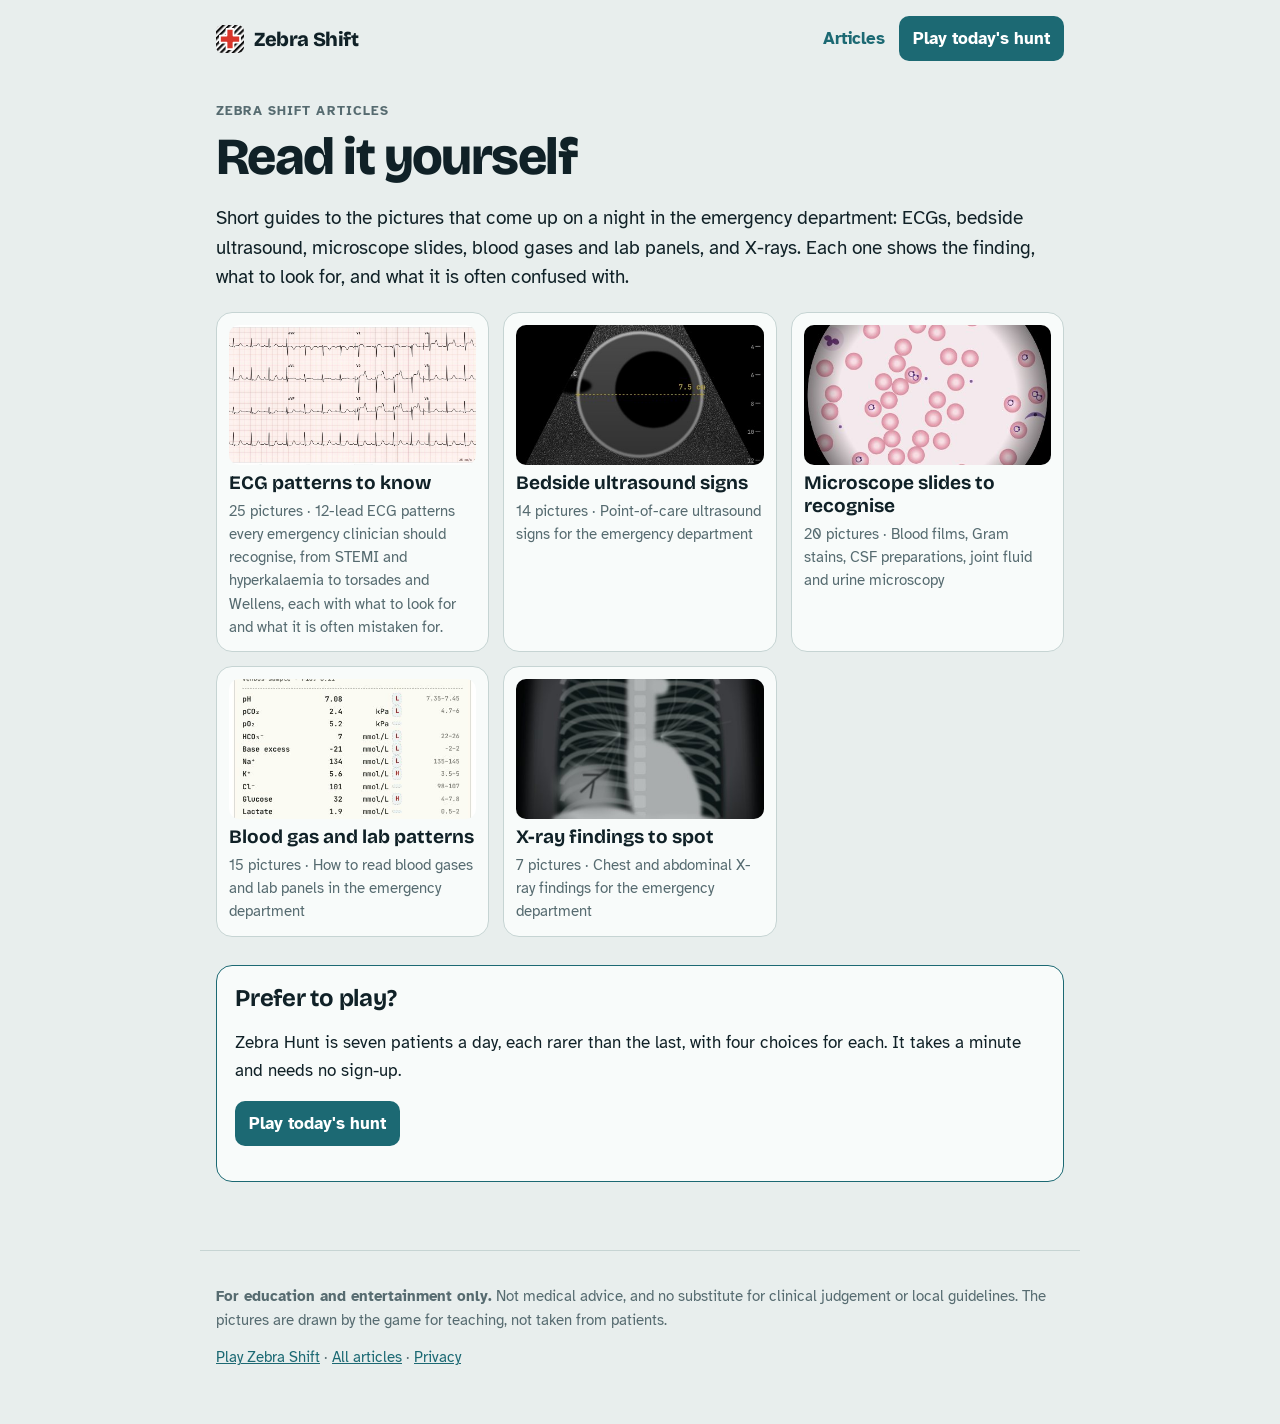
==== articles/index.html @ e7674479 "Add Zebra Hunt daily mode and picture-guide articles Zebra Hunt: seven quick patients a day, Common " ====
<!doctype html>
<html lang="en">
<head>
<meta charset="utf-8">
<meta name="viewport" content="width=device-width,initial-scale=1">
<title>Articles · Zebra Shift</title>
<meta name="description" content="Guides to ECGs, bedside ultrasound, microscope slides, blood gases, lab panels and X-rays for emergency clinicians and the curious.">
<link rel="canonical" href="https://playzebrashift.github.io/articles/">
<meta property="og:type" content="article"><meta property="og:site_name" content="Zebra Shift">
<meta property="og:title" content="Articles · Zebra Shift"><meta property="og:description" content="Guides to ECGs, bedside ultrasound, microscope slides, blood gases, lab panels and X-rays for emergency clinicians and the curious."><meta property="og:url" content="https://playzebrashift.github.io/articles/">
<meta property="og:image" content="https://playzebrashift.github.io/articles/img/antstemi.jpg"><meta name="twitter:card" content="summary_large_image">
<meta name="theme-color" content="#1C6973">
<link rel="icon" href="../icons/favicon.svg" type="image/svg+xml">
<link rel="preconnect" href="https://fonts.googleapis.com"><link rel="preconnect" href="https://fonts.gstatic.com" crossorigin>
<link rel="stylesheet" href="https://fonts.googleapis.com/css2?family=Atkinson+Hyperlegible:ital,wght@0,400;0,700;1,400&family=Bricolage+Grotesque:opsz,wght@12..96,700;12..96,800&display=swap">
<link rel="stylesheet" href="articles.css">

</head>
<body>
<header class="top"><a class="brand" href="../"><img src="../icons/favicon.svg" alt="" width="28" height="28">Zebra Shift</a><nav><a href="./">Articles</a><a class="play" href="../#hunt">Play today's hunt</a></nav></header>
<main><article>
<p class="kicker">Zebra Shift articles</p>
<h1>Read it yourself</h1>
<p class="lede">Short guides to the pictures that come up on a night in the emergency department: ECGs, bedside ultrasound, microscope slides, blood gases and lab panels, and X-rays. Each one shows the finding, what to look for, and what it is often confused with.</p>
<ul class="cards"><li><a href="ecg-patterns.html"><img src="img/antstemi.jpg" alt="" loading="lazy"><b>ECG patterns to know</b><span>25 pictures · 12-lead ECG patterns every emergency clinician should recognise, from STEMI and hyperkalaemia to torsades and Wellens, each with what to look for and what it is often mistaken for.</span></a></li><li><a href="ultrasound-signs.html"><img src="img/aaa.jpg" alt="" loading="lazy"><b>Bedside ultrasound signs</b><span>14 pictures · Point-of-care ultrasound signs for the emergency department</span></a></li><li><a href="microscopy.html"><img src="img/malaria.jpg" alt="" loading="lazy"><b>Microscope slides to recognise</b><span>20 pictures · Blood films, Gram stains, CSF preparations, joint fluid and urine microscopy</span></a></li><li><a href="blood-gases-and-lab-patterns.html"><img src="img/dka.jpg" alt="" loading="lazy"><b>Blood gas and lab patterns</b><span>15 pictures · How to read blood gases and lab panels in the emergency department</span></a></li><li><a href="x-rays.html"><img src="img/rll.jpg" alt="" loading="lazy"><b>X-ray findings to spot</b><span>7 pictures · Chest and abdominal X-ray findings for the emergency department</span></a></li></ul>
<aside class="cta"><h2>Prefer to play?</h2><p>Zebra Hunt is seven patients a day, each rarer than the last, with four choices for each. It takes a minute and needs no sign-up.</p><p><a class="btn" href="../#hunt">Play today's hunt</a></p></aside>
</article></main>
<footer><p><b>For education and entertainment only.</b> Not medical advice, and no substitute for clinical judgement or local guidelines. The pictures are drawn by the game for teaching, not taken from patients.</p>
<p><a href="../">Play Zebra Shift</a> · <a href="./">All articles</a> · <a href="../privacy.html">Privacy</a></p></footer>
</body>
</html>
---- articles/articles.css ----
/* Zebra Shift articles: the game's colours and fonts in a plain reading layout */
:root{--bg:#E8EEED;--panel:#F8FBFA;--ink:#102127;--muted:#566B70;--line:#C6D4D3;--teal:#1C6973;--teal-ink:#fff;--alarm:#BE3329;
  --f-display:"Bricolage Grotesque","Segoe UI",system-ui,sans-serif;--f-body:"Atkinson Hyperlegible",system-ui,sans-serif}
@media (prefers-color-scheme:dark){:root:not([data-theme="light"]){--bg:#0D181B;--panel:#142328;--ink:#E2EDEB;--muted:#8EA4A8;--line:#283C41;--teal:#3FA3AE;--teal-ink:#06181b;--alarm:#F0665B}}
:root[data-theme="dark"]{--bg:#0D181B;--panel:#142328;--ink:#E2EDEB;--muted:#8EA4A8;--line:#283C41;--teal:#3FA3AE;--teal-ink:#06181b;--alarm:#F0665B}
*{box-sizing:border-box}
body{margin:0;background:var(--bg);color:var(--ink);font:17px/1.6 var(--f-body)}
a{color:var(--teal)}
.top{display:flex;align-items:center;justify-content:space-between;gap:12px;flex-wrap:wrap;max-width:880px;margin:0 auto;padding:16px}
.brand{display:flex;align-items:center;gap:10px;font:800 20px var(--f-display);color:var(--ink);text-decoration:none;letter-spacing:-.02em}
.top nav{display:flex;gap:14px;align-items:center}.top nav a{font-weight:700;text-decoration:none}
.top .play,.btn{display:inline-block;background:var(--teal);color:var(--teal-ink);padding:9px 14px;border-radius:10px;font-weight:700;text-decoration:none}
.btn.alt{background:transparent;color:var(--teal);box-shadow:inset 0 0 0 1.5px var(--teal)}
main{max-width:880px;margin:0 auto;padding:0 16px 40px}
h1{font:800 clamp(34px,6vw,52px)/1.05 var(--f-display);letter-spacing:-.03em;margin:8px 0 14px}
h2{font:700 24px/1.2 var(--f-display);letter-spacing:-.01em;margin:0 0 10px}
.kicker{font-weight:700;font-size:13px;letter-spacing:.08em;text-transform:uppercase;color:var(--muted);margin:24px 0 0}
.lede{font-size:18.5px;color:var(--ink);max-width:70ch}
.toc{background:var(--panel);border:1px solid var(--line);border-radius:14px;padding:12px 16px;margin:20px 0}
.toc ol{margin:0;padding-left:22px;columns:2;column-gap:28px}.toc li{break-inside:avoid;font-size:15px;margin:2px 0}
@media (max-width:620px){.toc ol{columns:1}}
.item{background:var(--panel);border:1px solid var(--line);border-radius:16px;padding:18px;margin:18px 0;scroll-margin-top:12px}
.item figure{margin:0 0 12px}.item img{display:block;width:100%;height:auto;border-radius:10px;background:#000}
.item.ecg img,.item.abg img,.item.lab img{background:#fff}
.item.us img,.item.xr img,.item.mic img{max-width:460px;margin:0 auto}
.item.abg img,.item.lab img{max-width:480px;margin:0 auto}
figcaption{font-size:13px;color:var(--muted);text-align:center;margin-top:6px}
.conf{font-size:15.5px}.seen{font-size:14.5px;color:var(--muted);margin-bottom:0}
.cta{background:var(--panel);border:1.5px solid var(--teal);border-radius:16px;padding:18px;margin:28px 0}
.cards{list-style:none;padding:0;display:grid;grid-template-columns:repeat(auto-fill,minmax(240px,1fr));gap:14px;margin:20px 0}
.cards a{display:flex;flex-direction:column;gap:6px;background:var(--panel);border:1px solid var(--line);border-radius:16px;padding:12px;color:var(--ink);text-decoration:none;height:100%}
.cards img{width:100%;height:140px;object-fit:cover;border-radius:10px;background:#000}.cards b{font:700 19px var(--f-display)}.cards span{font-size:14.5px;color:var(--muted)}
footer{max-width:880px;margin:0 auto;padding:20px 16px 40px;border-top:1px solid var(--line);font-size:14.5px;color:var(--muted)}
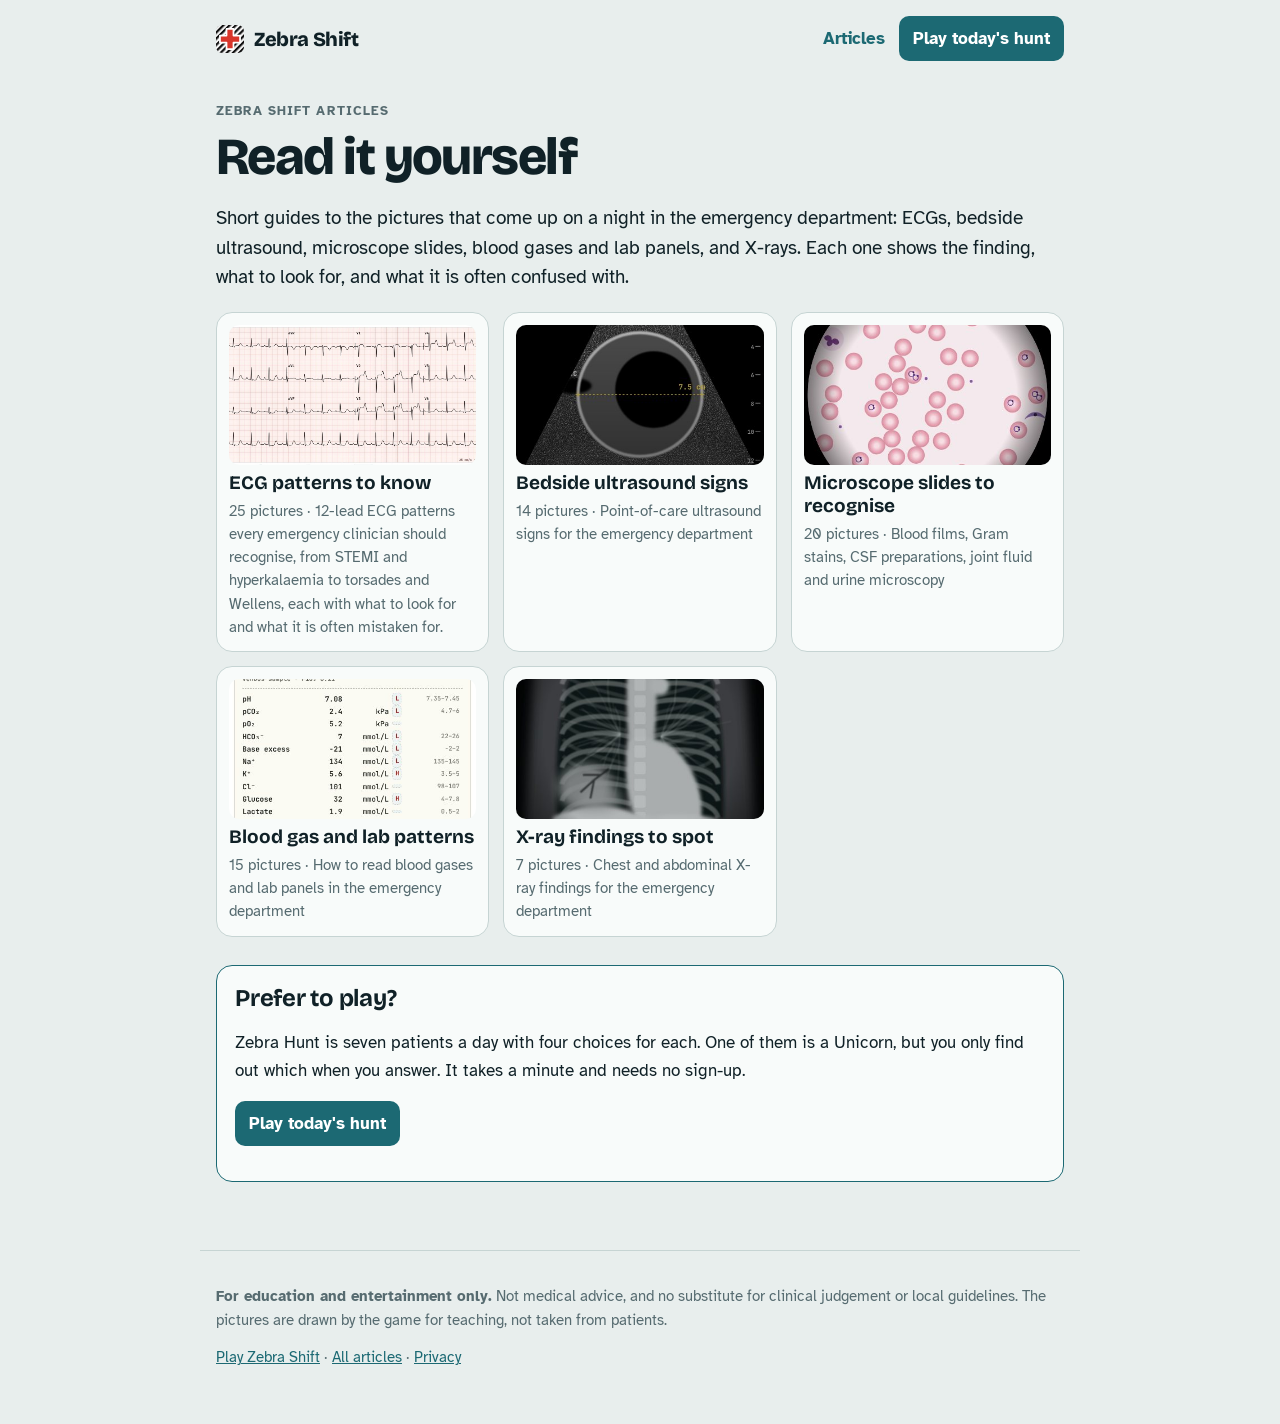
==== commit 43d87176: "Zebra Hunt: keep each case's rarity a surprise Every day still holds two Common, two Uncommon, a Rar" ====
--- a/articles/index.html
+++ b/articles/index.html
@@ -23,7 +23,7 @@
 <h1>Read it yourself</h1>
 <p class="lede">Short guides to the pictures that come up on a night in the emergency department: ECGs, bedside ultrasound, microscope slides, blood gases and lab panels, and X-rays. Each one shows the finding, what to look for, and what it is often confused with.</p>
 <ul class="cards"><li><a href="ecg-patterns.html"><img src="img/antstemi.jpg" alt="" loading="lazy"><b>ECG patterns to know</b><span>25 pictures · 12-lead ECG patterns every emergency clinician should recognise, from STEMI and hyperkalaemia to torsades and Wellens, each with what to look for and what it is often mistaken for.</span></a></li><li><a href="ultrasound-signs.html"><img src="img/aaa.jpg" alt="" loading="lazy"><b>Bedside ultrasound signs</b><span>14 pictures · Point-of-care ultrasound signs for the emergency department</span></a></li><li><a href="microscopy.html"><img src="img/malaria.jpg" alt="" loading="lazy"><b>Microscope slides to recognise</b><span>20 pictures · Blood films, Gram stains, CSF preparations, joint fluid and urine microscopy</span></a></li><li><a href="blood-gases-and-lab-patterns.html"><img src="img/dka.jpg" alt="" loading="lazy"><b>Blood gas and lab patterns</b><span>15 pictures · How to read blood gases and lab panels in the emergency department</span></a></li><li><a href="x-rays.html"><img src="img/rll.jpg" alt="" loading="lazy"><b>X-ray findings to spot</b><span>7 pictures · Chest and abdominal X-ray findings for the emergency department</span></a></li></ul>
-<aside class="cta"><h2>Prefer to play?</h2><p>Zebra Hunt is seven patients a day, each rarer than the last, with four choices for each. It takes a minute and needs no sign-up.</p><p><a class="btn" href="../#hunt">Play today's hunt</a></p></aside>
+<aside class="cta"><h2>Prefer to play?</h2><p>Zebra Hunt is seven patients a day with four choices for each. One of them is a Unicorn, but you only find out which when you answer. It takes a minute and needs no sign-up.</p><p><a class="btn" href="../#hunt">Play today's hunt</a></p></aside>
 </article></main>
 <footer><p><b>For education and entertainment only.</b> Not medical advice, and no substitute for clinical judgement or local guidelines. The pictures are drawn by the game for teaching, not taken from patients.</p>
 <p><a href="../">Play Zebra Shift</a> · <a href="./">All articles</a> · <a href="../privacy.html">Privacy</a></p></footer>
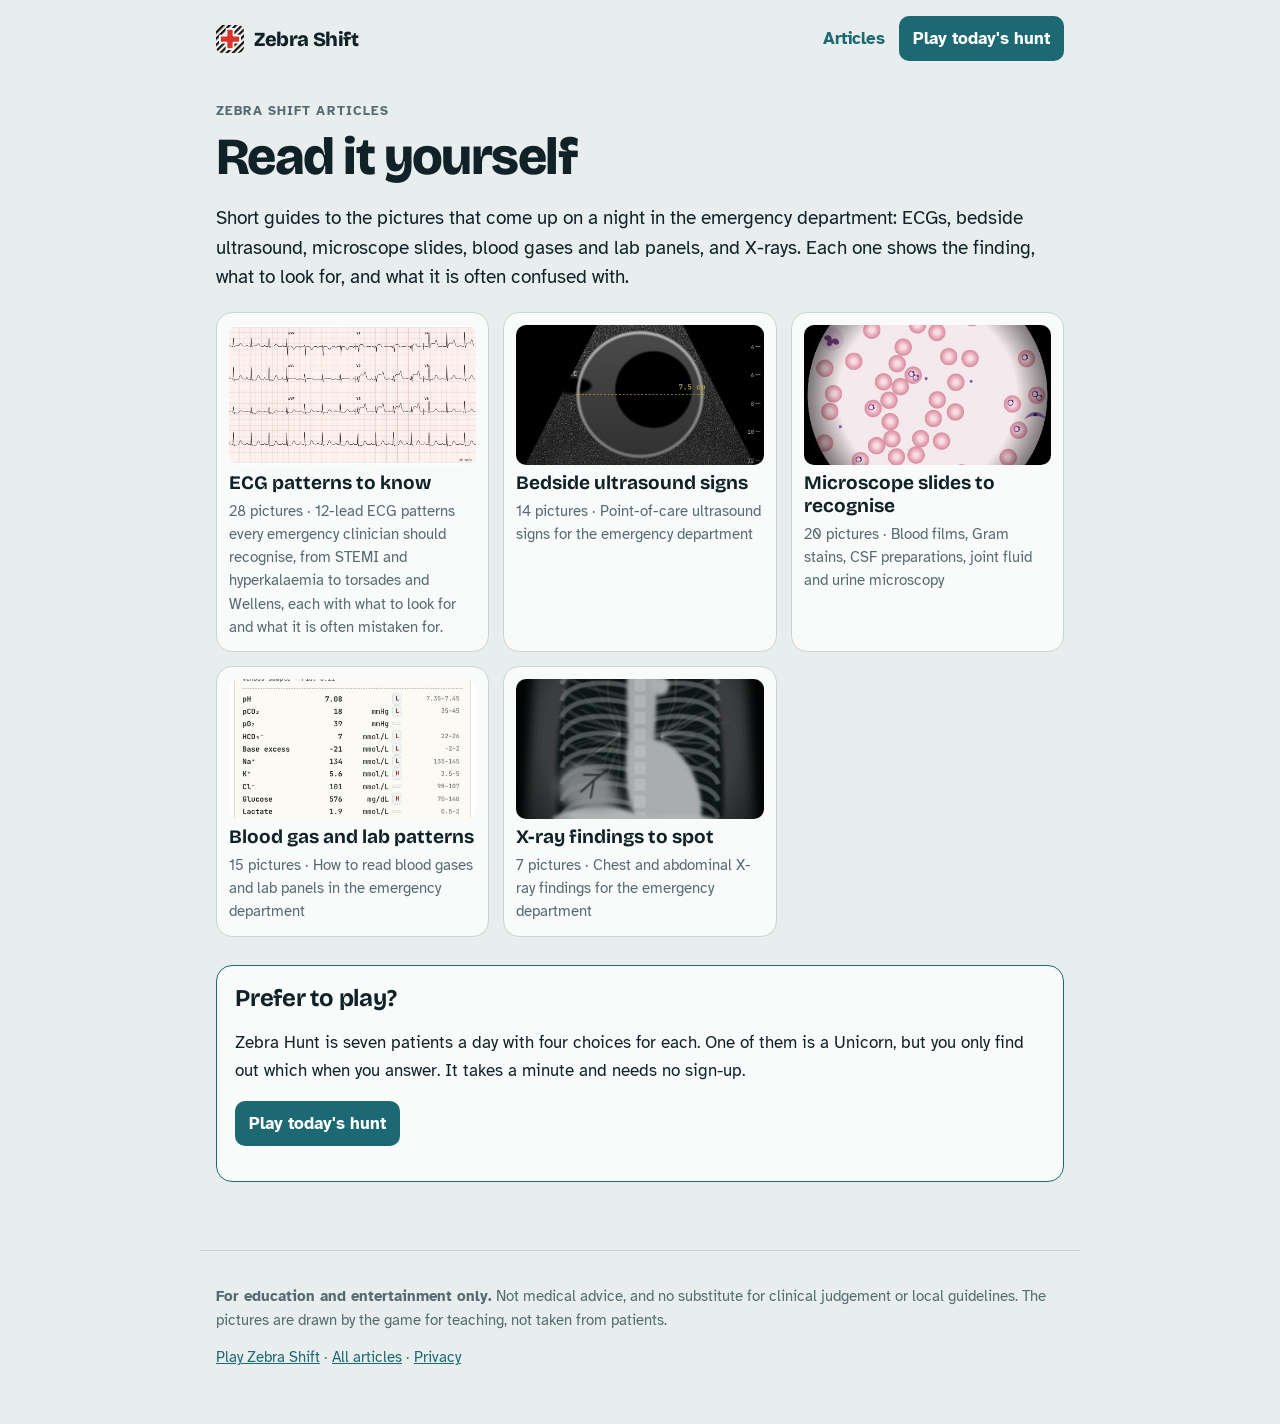
==== commit 070c420d: "Apply the medical review Cases - Destinations: pericarditis and SVT now admit to the ward; pulmonary" ====
--- a/articles/index.html
+++ b/articles/index.html
@@ -22,7 +22,7 @@
 <p class="kicker">Zebra Shift articles</p>
 <h1>Read it yourself</h1>
 <p class="lede">Short guides to the pictures that come up on a night in the emergency department: ECGs, bedside ultrasound, microscope slides, blood gases and lab panels, and X-rays. Each one shows the finding, what to look for, and what it is often confused with.</p>
-<ul class="cards"><li><a href="ecg-patterns.html"><img src="img/antstemi.jpg" alt="" loading="lazy"><b>ECG patterns to know</b><span>25 pictures · 12-lead ECG patterns every emergency clinician should recognise, from STEMI and hyperkalaemia to torsades and Wellens, each with what to look for and what it is often mistaken for.</span></a></li><li><a href="ultrasound-signs.html"><img src="img/aaa.jpg" alt="" loading="lazy"><b>Bedside ultrasound signs</b><span>14 pictures · Point-of-care ultrasound signs for the emergency department</span></a></li><li><a href="microscopy.html"><img src="img/malaria.jpg" alt="" loading="lazy"><b>Microscope slides to recognise</b><span>20 pictures · Blood films, Gram stains, CSF preparations, joint fluid and urine microscopy</span></a></li><li><a href="blood-gases-and-lab-patterns.html"><img src="img/dka.jpg" alt="" loading="lazy"><b>Blood gas and lab patterns</b><span>15 pictures · How to read blood gases and lab panels in the emergency department</span></a></li><li><a href="x-rays.html"><img src="img/rll.jpg" alt="" loading="lazy"><b>X-ray findings to spot</b><span>7 pictures · Chest and abdominal X-ray findings for the emergency department</span></a></li></ul>
+<ul class="cards"><li><a href="ecg-patterns.html"><img src="img/antstemi.jpg" alt="" loading="lazy"><b>ECG patterns to know</b><span>28 pictures · 12-lead ECG patterns every emergency clinician should recognise, from STEMI and hyperkalaemia to torsades and Wellens, each with what to look for and what it is often mistaken for.</span></a></li><li><a href="ultrasound-signs.html"><img src="img/aaa.jpg" alt="" loading="lazy"><b>Bedside ultrasound signs</b><span>14 pictures · Point-of-care ultrasound signs for the emergency department</span></a></li><li><a href="microscopy.html"><img src="img/malaria.jpg" alt="" loading="lazy"><b>Microscope slides to recognise</b><span>20 pictures · Blood films, Gram stains, CSF preparations, joint fluid and urine microscopy</span></a></li><li><a href="blood-gases-and-lab-patterns.html"><img src="img/dka.jpg" alt="" loading="lazy"><b>Blood gas and lab patterns</b><span>15 pictures · How to read blood gases and lab panels in the emergency department</span></a></li><li><a href="x-rays.html"><img src="img/rll.jpg" alt="" loading="lazy"><b>X-ray findings to spot</b><span>7 pictures · Chest and abdominal X-ray findings for the emergency department</span></a></li></ul>
 <aside class="cta"><h2>Prefer to play?</h2><p>Zebra Hunt is seven patients a day with four choices for each. One of them is a Unicorn, but you only find out which when you answer. It takes a minute and needs no sign-up.</p><p><a class="btn" href="../#hunt">Play today's hunt</a></p></aside>
 </article></main>
 <footer><p><b>For education and entertainment only.</b> Not medical advice, and no substitute for clinical judgement or local guidelines. The pictures are drawn by the game for teaching, not taken from patients.</p>
